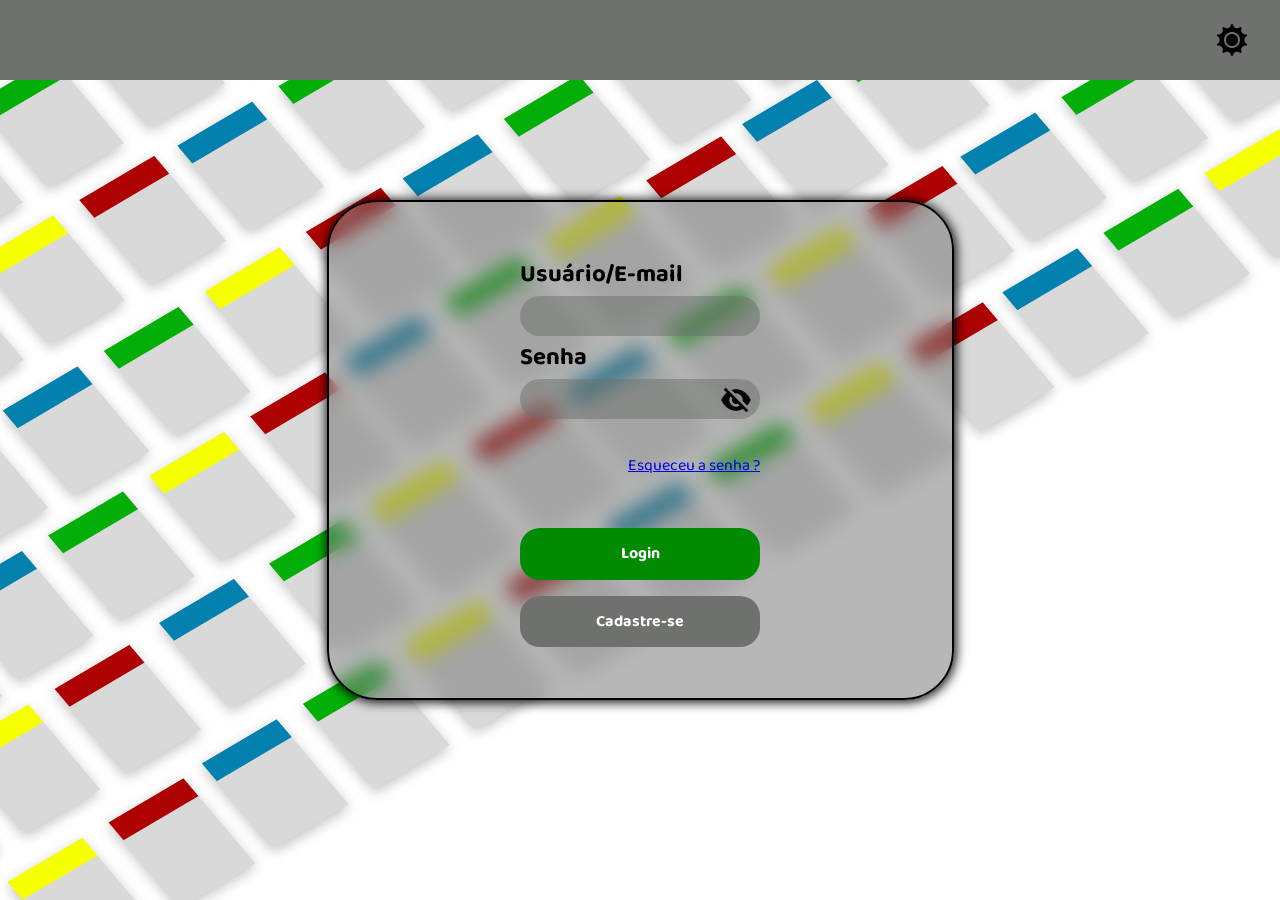
==== index.html @ e5c602af "Defini a página inicial do projeto" ====
<!DOCTYPE html>
<html lang="pt-BR">

<head>
    <meta charset="UTF-8">
    <meta name="viewport" content="width=device-width, initial-scale=1.0">
    <title>Login</title>
    <link rel="stylesheet" href="./style/login.css">
</head>

        <!-- Login -->
<body>
    <div class="header-cinza"><img src="style/img/lua.png" alt="Imagem Lua"></div>

        <form>
            <div>

            <div class="input-dados">
                <label for="input-user">Usuário/E-mail</label>
                <input id="input-user" type="text" name="input-user">
            </div>

            <div class="input-dados">
                <label for="input-senha">Senha</label>
                    <input id="input-senha" type="text" name="input-senha">
                    <img src="style/img/ocultar-senha-preto.png" alt="" id="icone-senha">

                <div class="div-caixa-senha">
                    <a href="#">Esqueceu a senha ?</a>
                </div>
            </div>

            <div class="div-buttons">
                <button class="button login">Login</button>
                <button class="button cadastro">Cadastre-se</button>
            </div>
            
            </div>
        </form>
</body>


</html>

<!-- Signed by Developer Matthew, Nicolas Ferreira Cândido -->
---- style/login.css ----
@import url('https://fonts.googleapis.com/css2?family=Baloo+Paaji+2:wght@400..800&display=swap');


:root {
    --bg-01: #ffff;
    --btn-01: #008B00;
    --btn-02: #6F716F;
    --border: #000;
    --txt-color: #fff;
}

* {
    font-family: "Baloo Paaji 2", sans-serif;
    margin: 0;
    padding: 0;
    box-sizing: border-box;
}

body {
    height: 100vh;
    display: flex;
    justify-content: center;
    align-items: center;
    /* background: url("img/Group\ 23.svg"); */
    background-image: url("img/fundo_novo_oficial.png");
    background-repeat: no-repeat;
    background-position: end;
    background-size: cover;
}

.header-cinza {
    background-color: var(--btn-02);
    width: 100%;
    height: 80px;
    position: fixed;
    top: 0;
    display: flex;
    justify-content: end;
    align-items: center;
}

.header-cinza img {
    margin-right: 2rem;
}

form {
    background-color: rgba(111, 113, 111, 50%);
    backdrop-filter: blur(10px);
    border: 2px solid var(--border);
    box-shadow: 1px 1px 12px 1px var(--border);
    width: 627px;
    height: 500px;
    border-radius: 50px;
    display: flex;
    justify-content: center;
    align-items: center;
}

.input-dados {
    display: flex;
    flex-direction: column;
}

.input-dados > label {
    font-size: 1.5rem;
    font-weight: bold;
}

.input-dados > input {
    display: inline-block;
    padding: 1rem;
    width: 15rem;
    height: 2.5rem;
    border-radius: 10rem;
    border: none;
    outline: none;
    background-color: rgba(111, 113, 111, .5);
}

#icone-senha {
    width: 32px;
    position: relative;
    left: 200px;
    bottom: 35px;
    z-index: 20;
}

.input-dados .div-caixa-senha {
    display: flex;
    justify-content: end;
    align-items: center;
    gap: .5rem;
}

button {
    border: 1px none transparent;
    padding: .7rem;
    border-radius: 20px;
    background-color: var(--btn-02);
    color: var(--txt-color);
    font-size: 1rem;
    font-weight: bold;
    letter-spacing: px;
}

.login {
    background-color: var(--btn-01);
}

.div-buttons {
    margin-top: 3rem;
    display: flex;
    flex-direction: column;
    gap: 1rem;
}
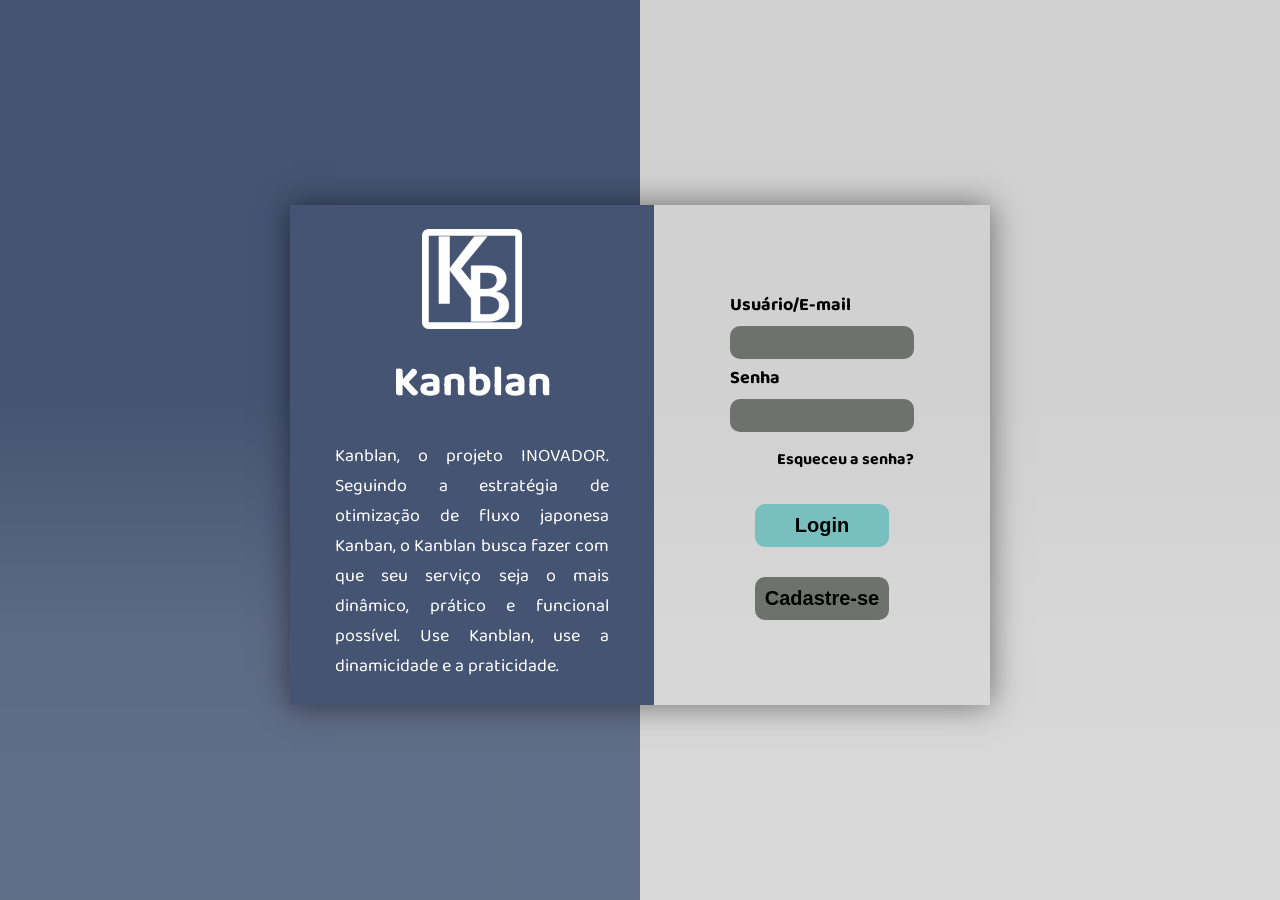
==== commit e79829ff: "atualizando responsividade" ====
--- a/index.html
+++ b/index.html
@@ -1,46 +1,39 @@
 <!DOCTYPE html>
 <html lang="pt-BR">
-
 <head>
     <meta charset="UTF-8">
     <meta name="viewport" content="width=device-width, initial-scale=1.0">
-    <title>Login</title>
-    <link rel="stylesheet" href="./style/login.css">
+    <title>Login - Kanblan</title>
+    <link rel="stylesheet" href="styles/index.css">
 </head>
+<body>
+    <header>
+    </header>
+    <main>
+        <div id="menu-login">
+            <div class="info-site">
+                <img src="resources/images/logoKB_branca.png" alt="">
+                <h1>Kanblan</h1>
+                <p>Kanblan, o projeto INOVADOR. Seguindo a estratégia de otimização de fluxo japonesa Kanban, o Kanblan busca fazer com que seu serviço seja o mais dinâmico, prático e funcional possível. Use Kanblan, use a dinamicidade e a praticidade.</p>
+            </div>
+            <div class="login-site">
+                <form action="login-form">
+                    <label for="username">Usuário/E-mail</label>
+                    <input type="text" id="username" name="username">
 
-        <!-- Login -->
-<body>
-    <div class="header-cinza"><img src="style/img/lua.png" alt="Imagem Lua"></div>
-
-        <form>
-            <div>
-
-            <div class="input-dados">
-                <label for="input-user">Usuário/E-mail</label>
-                <input id="input-user" type="text" name="input-user">
-            </div>
-
-            <div class="input-dados">
-                <label for="input-senha">Senha</label>
-                    <input id="input-senha" type="text" name="input-senha">
-                    <img src="style/img/ocultar-senha-preto.png" alt="" id="icone-senha">
-
-                <div class="div-caixa-senha">
-                    <a href="#">Esqueceu a senha ?</a>
+                    <label for="password">Senha</label>
+                    <input type="password" name="password" id="password">
+                    
+                    <div class="forgot-password">
+                        <a href="">Esqueceu a senha?</a>
+                    </div>
+                </form>
+                <div class="form-buttons">
+                    <button id="btn-login">Login</button>
+                    <button id="btn-register">Cadastre-se</button>
                 </div>
             </div>
-
-            <div class="div-buttons">
-                <button class="button login">Login</button>
-                <button class="button cadastro">Cadastre-se</button>
-            </div>
-            
-            </div>
-        </form>
+        </div>
+    </main>
 </body>
-
-
-</html>
-
-<!-- Signed by Developer Matthew, Nicolas Ferreira Cândido -->
-
+</html>
--- a/styles/index.css
+++ b/styles/index.css
@@ -0,0 +1,233 @@
+@import url('https://fonts.googleapis.com/css2?family=Baloo+Bhaijaan+2:wght@400..800&display=swap');
+
+* {
+    margin: 0;
+    padding: 0;
+    box-sizing: border-box;
+}
+
+html,
+body {
+    min-height: 100svh;
+}
+
+body {
+    display: flex;
+    flex-direction: column;
+    background:
+        linear-gradient(to bottom, transparent 44%, #ffffff20 70%, #ffffff25 84%, #ffffff25 100%),
+        linear-gradient(to right, #455473 0%, #455473 50%, #D1D1D1 50%, #D1D1D1 100%);
+}
+
+button {
+    border: none;
+    background: none;
+}
+
+header {
+    display: flex;
+    justify-content: flex-end;
+    height: 90px;
+}
+
+main {
+    display: flex;
+    justify-content: center;
+    align-items: center;
+    flex: 1;
+}
+
+#toggle-theme {
+    padding: 20px;
+}
+
+#menu-login {
+    font-family: "Baloo Bhaijaan 2", sans-serif;
+    display: flex;
+    width: 900px;
+    height: 600px;
+    transform: translateY(-40px);
+
+    box-shadow: 0px 0px 30px rgba(0, 0, 0, 0.5);
+}
+
+.info-site img {
+    width: 100px;
+}
+
+.info-site p {
+    padding: 0 50px 0 50px;
+    font-size: 21px;
+}
+
+.info-site h1 {
+    font-size: 48px;
+}
+
+.info-site {
+    display: flex;
+    flex-direction: column;
+    align-items: center;
+    justify-content: center;
+    gap: 20px;
+    width: 52%;
+    background-color: #455473;
+    color: white;
+    text-align: justify;
+}
+
+.login-site {
+    display: flex;
+    flex-direction: column;
+    justify-content: center;
+    align-items: center;
+    width: 48%;
+}
+
+.login-site form {
+    display: flex;
+    flex-direction: column;
+    width: 55%;
+    gap: 5px;
+}
+
+.login-site form label {
+    display: flex;
+    flex-direction: column;
+    font-size: 21px;
+    font-weight: bold;
+    width: 100%;
+}
+
+.login-site form input {
+    height: 33px;
+    background-color: #6F716F;
+    border-radius: 10px;
+    border: none;
+}
+
+.form-buttons {
+    display: flex;
+    flex-direction: column;
+    gap: 40px;
+}
+
+.forgot-password {
+    display: flex;
+    justify-content: flex-end;
+}
+
+.forgot-password a {
+    color: black;
+    text-decoration: none;
+    font-size: 20px;
+    font-weight: bold;
+    padding: 5px 0 30px;
+}
+
+.form-buttons #btn-login {
+    background-color: #7ABFBF;
+    font-size: 25px;
+    font-weight: bold;
+    padding: 10px;
+    border-radius: 10px;
+}
+
+.form-buttons #btn-register {
+    background-color: #6F716F;
+    font-size: 25px;
+    font-weight: bold;
+    padding: 10px;
+    border-radius: 10px;
+}
+
+@media only screen and (min-width: 1080px) {
+    #menu-login {
+        width: 700px;
+        height: 500px;
+    }
+
+    .info-site p {
+        padding: 0 45px 0 45px;
+        font-size: 18px;
+    }
+
+    .info-site h1 {
+        font-size: 43px;
+    }
+
+    .login-site form label {
+        font-size: 18px;
+    }
+
+    .form-buttons #btn-login {
+        font-size: 20px;
+    }
+
+    .form-buttons #btn-register {
+        font-size: 20px;
+    }
+
+    .forgot-password a {
+        font-size: 16px;
+        padding: 10px 0 30px;
+    }
+
+    .form-buttons {
+        gap: 30px;
+    }
+}
+
+@media (max-width: 768px) {
+    #menu-login {
+        display: flex;
+        flex-direction: column;
+        width: 400px;
+        height: 950px;
+        margin-bottom: 60px;
+        box-shadow: 0px 0px 40px rgba(0, 0, 0, 0.5);
+    }
+
+    .info-site {
+        display: flex;
+        flex-direction: column;
+        align-items: center;
+        justify-content: center;
+        gap: 20px;
+        width: 100%;
+        background-color: #455473;
+        color: white;
+        text-align: justify;
+    }
+
+    .login-site {
+        width: 100%;
+        background-color: #D1D1D1;
+    }
+
+    .login-site form label {
+        padding-top: 30px
+    }
+
+    .info-site p {
+        padding-bottom: 30px;
+        font-size: 18px;
+    }
+
+    .info-site img {
+        width: 90px;
+        padding-top: 50px;
+    }
+
+    .form-buttons {
+        padding-bottom: 50px;
+    }
+
+    .info-site h1 {
+        font-size: 38px;
+    }
+
+    .form-buttons {
+        gap: 30px;
+    }
+}
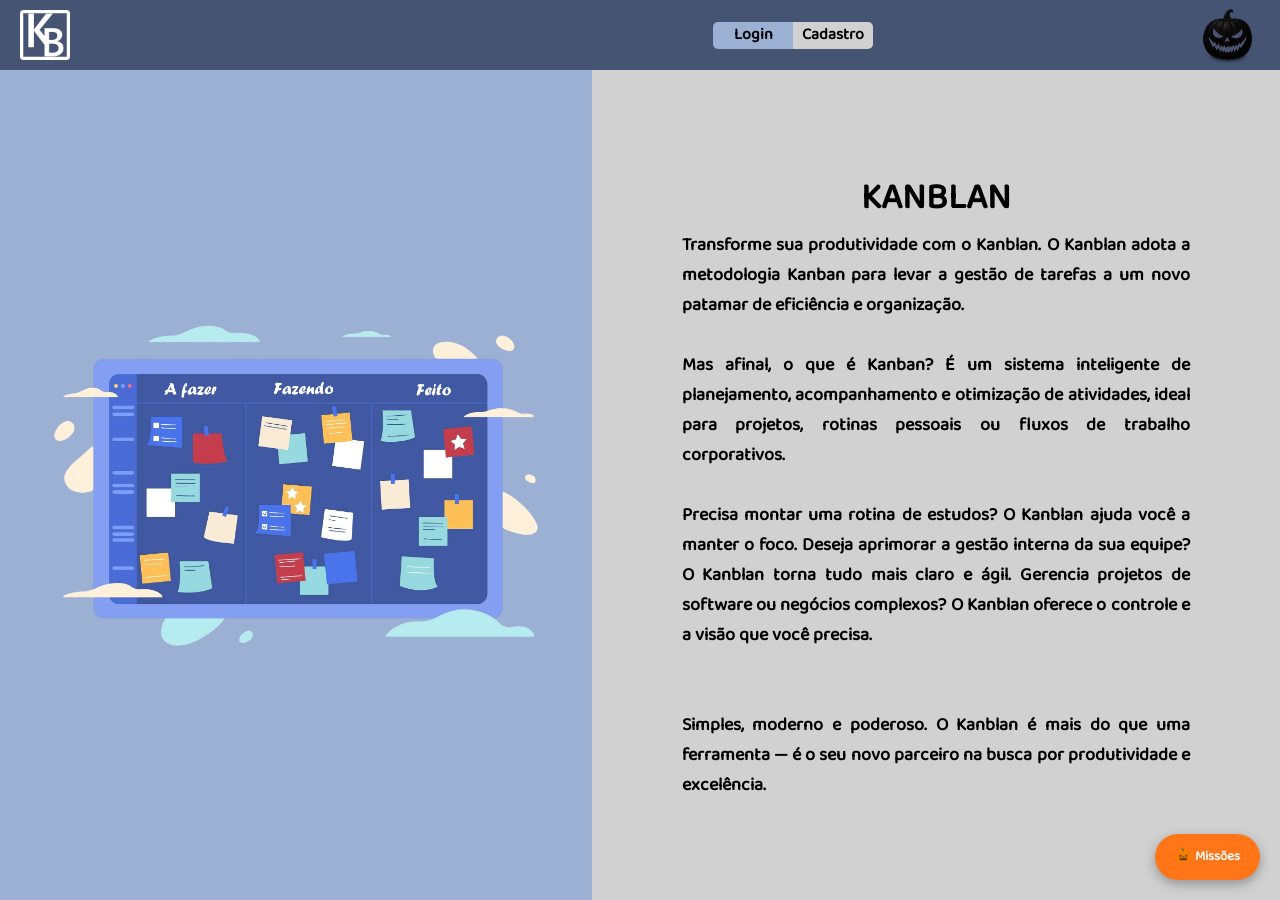
==== commit a61f5dbf: "EPA RELEASE Versão final para o EPA" ====
--- a/index.html
+++ b/index.html
@@ -1,39 +1,105 @@
-<!DOCTYPE html>
-<html lang="pt-BR">
-<head>
-    <meta charset="UTF-8">
-    <meta name="viewport" content="width=device-width, initial-scale=1.0">
-    <title>Login - Kanblan</title>
-    <link rel="stylesheet" href="styles/index.css">
-</head>
-<body>
-    <header>
-    </header>
-    <main>
-        <div id="menu-login">
-            <div class="info-site">
-                <img src="resources/images/logoKB_branca.png" alt="">
-                <h1>Kanblan</h1>
-                <p>Kanblan, o projeto INOVADOR. Seguindo a estratégia de otimização de fluxo japonesa Kanban, o Kanblan busca fazer com que seu serviço seja o mais dinâmico, prático e funcional possível. Use Kanblan, use a dinamicidade e a praticidade.</p>
-            </div>
-            <div class="login-site">
-                <form action="login-form">
-                    <label for="username">Usuário/E-mail</label>
-                    <input type="text" id="username" name="username">
-
-                    <label for="password">Senha</label>
-                    <input type="password" name="password" id="password">
-                    
-                    <div class="forgot-password">
-                        <a href="">Esqueceu a senha?</a>
-                    </div>
-                </form>
-                <div class="form-buttons">
-                    <button id="btn-login">Login</button>
-                    <button id="btn-register">Cadastre-se</button>
-                </div>
-            </div>
-        </div>
-    </main>
-</body>
+<!DOCTYPE html>
+<html lang="pt-BR">
+
+<head>
+    <meta charset="UTF-8">
+    <meta name="viewport" content="width=device-width, initial-scale=1.0">
+    <link rel="stylesheet" href="styles/global.css">
+    <link rel="stylesheet" href="styles/index.css">
+    <link rel="stylesheet" href="styles/halloween.css">
+    <script src="scripts/darkmode.js" defer></script>
+    <script src="scripts/halloween.js" defer></script>
+    <title>Homepage - KanBlan</title>
+</head>
+
+<body>
+
+    <header class="header-principal">
+        <div class="header-logo-perfil">
+            <img src="src/white-logo.svg" alt="Imagem da logo">
+        </div>
+
+        <nav>
+            <ul class="ul-buttons" style="display: none;">
+                <li>
+                    <img src="src/home-icon.svg" alt="Icone de casa">
+                    <p>Página inicial</p>
+                </li>
+                <li>
+                    <img src="src/calendar-icon.svg" alt="Icone de casa">
+                    <p>Tarefas</p>
+                </li>
+                <li>
+                    <img src="src/star-icon.svg" alt="Icone de casa">
+                    <p>Favoritos</p>
+                </li>
+            </ul>
+        </nav>
+
+        <div class="cad-log">
+            <a href="login.html">
+                <p class="login">
+                    Login
+                </p>
+            </a>
+            <a href="cadastro.html">
+                <p class="cadastro">
+                    Cadastro
+                </p>
+            </a>
+        </div>
+
+        <button id="toggle-theme" title="Modo Halloween"></button>
+
+    </header>
+    <main>
+        <div class="img-txt">
+            <div class="logo-novo">
+                <img src="src/kboard.png" alt="">
+            </div>
+            <div class="txt">
+                <h1>
+                    KANBLAN
+                </h1>
+                <p>
+                    Transforme sua produtividade com o Kanblan.
+                    O Kanblan adota a metodologia Kanban para levar a gestão de tarefas a um novo patamar de eficiência
+                    e organização.
+                    <br>
+                    <br>
+                    Mas afinal, o que é Kanban?
+                    É um sistema inteligente de planejamento, acompanhamento e otimização de atividades, ideal para
+                    projetos, rotinas pessoais ou fluxos de trabalho corporativos.
+                    <br>
+                    <br>
+                    Precisa montar uma rotina de estudos? O Kanblan ajuda você a manter o foco.
+                    Deseja aprimorar a gestão interna da sua equipe? O Kanblan torna tudo mais claro e ágil.
+                    Gerencia projetos de software ou negócios complexos? O Kanblan oferece o controle e a visão que você
+                    precisa.
+                    <br>
+                    <br>
+                    <br>
+                    Simples, moderno e poderoso.
+                    O Kanblan é mais do que uma ferramenta — é o seu novo parceiro na busca por produtividade e
+                    excelência.
+                </p>
+            </div>
+        </div>
+
+        <div class="quest-sidebar" id="questSidebar">
+            <div class="quest-header">
+                <h2>🎃 Missões de Halloween</h2>
+                <button id="toggleQuests">×</button>
+            </div>
+
+            <div class="quest-content">
+                <p id="questText">1 - Crie uma conta. Lembre-se do usuário e senha.</p>
+                <button id="nextQuest" disabled>Próxima Quest →</button>
+            </div>
+        </div>
+
+        <button class="open-quests-btn" id="openQuests">🎃 Missões</button>
+
+    </main>
+</body>
 </html>
--- a/styles/global.css
+++ b/styles/global.css
@@ -0,0 +1,61 @@
+@font-face {
+    font-family: 'DraculitoS';
+    src: url('../fonts/DraculitoS_.woff2') format('woff2');
+}
+
+@font-face {
+    font-family: 'HelpMe';
+    src: url('../fonts/HelpMe.woff2') format('woff2');
+}
+
+:root {
+    --font2: 'DraculitoS';
+    --font3: 'HelpMe';
+
+    --halloween-visibility: none;
+}
+
+[data-theme="halloween"] {
+    --halloween-visibility: block;
+}
+
+* {
+    margin: 0;
+    padding: 0;
+    box-sizing: border-box;
+    list-style: none;
+    user-select: none;
+    transition: background-color 0.1s ease;
+}
+
+#openQuests {
+  animation: pulse 2.5s infinite;
+}
+
+@keyframes pulse {
+  0%, 100% {
+    box-shadow: 0 0 0 0 rgba(255, 72, 0, 0.6);
+    transform: scale(1);
+  }
+  50% {
+    box-shadow: 0 0 10px 10px rgba(255, 255, 0, 0);
+    transform: scale(1.07);
+  }
+}
+
+#btn-dark-light {
+    margin-top: 10px;
+    width: 65px;
+    height: 65px;
+}
+
+#btn-dark-light img {
+    width: 100%;
+}
+
+.screen {
+    height: 100vh;
+    width: 100%;
+    display: flex;    
+    flex-direction: column;
+}
--- a/styles/index.css
+++ b/styles/index.css
@@ -1,233 +1,234 @@
-@import url('https://fonts.googleapis.com/css2?family=Baloo+Bhaijaan+2:wght@400..800&display=swap');
-
-* {
-    margin: 0;
-    padding: 0;
-    box-sizing: border-box;
-}
-
-html,
-body {
-    min-height: 100svh;
-}
-
-body {
-    display: flex;
-    flex-direction: column;
-    background:
-        linear-gradient(to bottom, transparent 44%, #ffffff20 70%, #ffffff25 84%, #ffffff25 100%),
-        linear-gradient(to right, #455473 0%, #455473 50%, #D1D1D1 50%, #D1D1D1 100%);
-}
-
-button {
-    border: none;
-    background: none;
-}
-
-header {
-    display: flex;
-    justify-content: flex-end;
-    height: 90px;
-}
-
-main {
-    display: flex;
-    justify-content: center;
-    align-items: center;
-    flex: 1;
-}
-
-#toggle-theme {
-    padding: 20px;
-}
-
-#menu-login {
-    font-family: "Baloo Bhaijaan 2", sans-serif;
-    display: flex;
-    width: 900px;
-    height: 600px;
-    transform: translateY(-40px);
-
-    box-shadow: 0px 0px 30px rgba(0, 0, 0, 0.5);
-}
-
-.info-site img {
-    width: 100px;
-}
-
-.info-site p {
-    padding: 0 50px 0 50px;
-    font-size: 21px;
-}
-
-.info-site h1 {
-    font-size: 48px;
-}
-
-.info-site {
-    display: flex;
-    flex-direction: column;
-    align-items: center;
-    justify-content: center;
-    gap: 20px;
-    width: 52%;
-    background-color: #455473;
-    color: white;
-    text-align: justify;
-}
-
-.login-site {
-    display: flex;
-    flex-direction: column;
-    justify-content: center;
-    align-items: center;
-    width: 48%;
-}
-
-.login-site form {
-    display: flex;
-    flex-direction: column;
-    width: 55%;
-    gap: 5px;
-}
-
-.login-site form label {
-    display: flex;
-    flex-direction: column;
-    font-size: 21px;
-    font-weight: bold;
-    width: 100%;
-}
-
-.login-site form input {
-    height: 33px;
-    background-color: #6F716F;
-    border-radius: 10px;
-    border: none;
-}
-
-.form-buttons {
-    display: flex;
-    flex-direction: column;
-    gap: 40px;
-}
-
-.forgot-password {
-    display: flex;
-    justify-content: flex-end;
-}
-
-.forgot-password a {
-    color: black;
-    text-decoration: none;
-    font-size: 20px;
-    font-weight: bold;
-    padding: 5px 0 30px;
-}
-
-.form-buttons #btn-login {
-    background-color: #7ABFBF;
-    font-size: 25px;
-    font-weight: bold;
-    padding: 10px;
-    border-radius: 10px;
-}
-
-.form-buttons #btn-register {
-    background-color: #6F716F;
-    font-size: 25px;
-    font-weight: bold;
-    padding: 10px;
-    border-radius: 10px;
-}
-
-@media only screen and (min-width: 1080px) {
-    #menu-login {
-        width: 700px;
-        height: 500px;
-    }
-
-    .info-site p {
-        padding: 0 45px 0 45px;
-        font-size: 18px;
-    }
-
-    .info-site h1 {
-        font-size: 43px;
-    }
-
-    .login-site form label {
-        font-size: 18px;
-    }
-
-    .form-buttons #btn-login {
-        font-size: 20px;
-    }
-
-    .form-buttons #btn-register {
-        font-size: 20px;
-    }
-
-    .forgot-password a {
-        font-size: 16px;
-        padding: 10px 0 30px;
-    }
-
-    .form-buttons {
-        gap: 30px;
-    }
-}
-
-@media (max-width: 768px) {
-    #menu-login {
-        display: flex;
-        flex-direction: column;
-        width: 400px;
-        height: 950px;
-        margin-bottom: 60px;
-        box-shadow: 0px 0px 40px rgba(0, 0, 0, 0.5);
-    }
-
-    .info-site {
-        display: flex;
-        flex-direction: column;
-        align-items: center;
-        justify-content: center;
-        gap: 20px;
-        width: 100%;
-        background-color: #455473;
-        color: white;
-        text-align: justify;
-    }
-
-    .login-site {
-        width: 100%;
-        background-color: #D1D1D1;
-    }
-
-    .login-site form label {
-        padding-top: 30px
-    }
-
-    .info-site p {
-        padding-bottom: 30px;
-        font-size: 18px;
-    }
-
-    .info-site img {
-        width: 90px;
-        padding-top: 50px;
-    }
-
-    .form-buttons {
-        padding-bottom: 50px;
-    }
-
-    .info-site h1 {
-        font-size: 38px;
-    }
-
-    .form-buttons {
-        gap: 30px;
-    }
+@font-face {
+    font-family: 'JejuHallasan';
+    src: url('../fonts/JejuHallasan-Regular.woff2') format('woff2');
+}
+
+@font-face {
+    font-family: 'BalooBhaijaan2';
+    src: url('../fonts/BalooBhaijaan2-Regular.woff2') format('woff2'); 
+}
+
+:root {
+    --primary: #fff;
+    --secundary: #000;
+    --tertiary: #455473;
+    --quaternary: #9CB0D3;
+    --quinary: #D1D1D1;
+    --senary: #C44B4B;
+    --septenary: #E1B84B;
+    --octonary: #5BA47A;
+
+    --login-button: #9CB0D3;
+
+    --register-button: #D1D1D1;
+    --register-button-text: #000;
+
+    --texto-preto: #000;
+    --body-bg-txt: #D1D1D1;
+    --body-bg-img: #9CB0D3;
+
+    --font1: 'BalooBhaijaan2';
+
+    --toggle-theme-button: url('../src/halloween/jackoff.png');
+
+    --radius-01: 10px;
+    --radius-02: 20px;
+
+    --shadow-01: 1px 1px 10px rgba(0, 0, 0, 0.7);
+    --shadow-02: 1px 1px 10px rgba(69, 84, 115, 0.7);
+
+    --medida-01: .5rem;
+    --medida-02: 1rem;
+    --medida-03: 2rem;
+    --medida-04: 4rem;
+    --medida-05: 8rem;
+}
+
+[data-theme="halloween"] {
+    --login-button: #F29F05;
+
+
+    --register-button: #190035;
+    --register-button-text: #fff;
+
+    --tertiary: #730202;
+
+    --texto-preto: #F29F05;
+
+    --body-bg-txt: #0d0d0d;
+    --body-bg-img: #190035;
+
+    --font1: 'JejuHallasan';
+
+    --toggle-theme-button: url('../src/halloween/jackon.png');
+}
+
+
+
+* {
+    margin: 0;
+    padding: 0;
+    box-sizing: border-box;
+    list-style: none;
+    user-select: none;
+    font-family: var(--font1), sans-serif;
+    color: var(--primary);
+}
+
+span,
+img {
+    cursor: pointer;
+}
+
+body {
+    position: relative;
+    z-index: 1;
+    perspective: 800px;
+    overflow: hidden;
+}
+
+button {
+    border: none;
+    background: none;
+}
+
+a {
+    text-decoration: none;
+}
+
+
+/* Header */
+
+
+.header-principal {
+    display: flex;
+    width: 100%;
+    height: 70px;
+    justify-content: space-between;
+    align-items: center;
+    background-color: var(--tertiary);
+    padding: 20px;
+}
+
+.header-logo-perfil {
+    width: 50px;
+    height: 50px;
+}
+
+.header-logo-perfil img {
+    width: 100%;
+}
+
+#toggle-theme {
+    width: 65px;
+    height: 65px;
+    background-image: var(--toggle-theme-button);
+    background-size: contain;
+    cursor: pointer;
+    transition: background-image 0.3s ease;
+}
+
+nav .ul-buttons {
+    display: flex;
+    justify-content: center;
+    gap: 2rem;
+}
+
+.ul-buttons li {
+    display: flex;
+    align-items: center;
+    gap: .5rem;
+}
+
+.ul-buttons li p {
+    color: var(--primary);
+    font-weight: bold;
+    cursor: pointer;
+}
+
+header .cad-log p {
+    display: flex;
+    color: #000;
+    font-weight: bold;
+    cursor: pointer;
+}
+
+header .cad-log {
+    display: flex;
+    flex-direction: row;
+}
+
+header .cad-log .login {
+    width: 80px;
+    border-top-left-radius: 5px;
+    border-bottom-left-radius: 5px;
+    display: flex;
+    justify-content: center;
+    background-color: var(--login-button);
+}
+
+header .cad-log .cadastro {
+    border-top-right-radius: 5px;
+    border-bottom-right-radius: 5px;
+    width: 80px;
+    display: flex;
+    justify-content: center;
+    background-color: var(--register-button);
+    color: var(--register-button-text);
+}
+
+/* Main */
+
+main {
+    min-height: calc(100vh - 70px);
+    display: flex;
+}
+
+
+main .txt {
+    font-size: 18px;
+    font-weight: bold;
+    background-color: var(--body-bg-txt);
+    display: flex;
+    height: 100%;
+    width: 100%;
+    justify-content: center;
+    align-items: center;
+    flex-direction: column;
+    text-align: justify;
+    padding: 90px;
+    color: var(--texto-preto);
+}
+
+.txt h1, p {
+    color: inherit;
+}
+
+.logo-novo img {
+    width: 90%;
+    display: flex;
+
+}
+
+main .logo-novo {
+    background-color: var(--body-bg-img);
+    height: 100%;
+    width: 100%;
+    margin: auto;
+    padding: 0px;
+    display: flex;
+    justify-content: center;
+    align-items: center;
+
+}
+
+main .img-txt {
+    display: flex;
+    flex-direction: row;
+    justify-content: center;
+    align-items: center;
+}
+
+main .logo-novo img{
+     cursor: unset;
 }
--- a/styles/halloween.css
+++ b/styles/halloween.css
@@ -0,0 +1,82 @@
+.open-quests-btn {
+  position: fixed;
+  right: 20px;
+  bottom: 20px;
+  background: #ff7518;
+  color: #fff;
+  border: none;
+  border-radius: 50px;
+  padding: 12px 20px;
+  font-weight: bold;
+  cursor: pointer;
+  box-shadow: 0 4px 12px rgba(0,0,0,0.3);
+  transition: all 0.3s ease;
+}
+.open-quests-btn:hover {
+  background: #ff914d;
+  transform: scale(1.05);
+}
+
+.quest-sidebar {
+  position: fixed;
+  right: -320px;
+  top: 20vh;
+  width: 300px;
+  height: 50vh;
+  background: #1e1e1e;
+  color: #fff;
+  box-shadow: -3px 0 10px rgba(0,0,0,0.5);
+  padding: 20px;
+  transition: right 0.4s ease;
+  display: flex;
+  flex-direction: column;
+  justify-content: space-between;
+  z-index: 1000;
+  border-radius: 10px;
+}
+.quest-sidebar.active {
+  right: 10px;
+}
+
+.quest-header {
+  display: flex;
+  justify-content: space-between;
+  align-items: center;
+}
+.quest-header h2 {
+    color: #fff;
+  font-size: 1.2em;
+  margin: 0;
+}
+.quest-header button {
+  background: none;
+  border: none;
+  color: #fff;
+  font-size: 1.5em;
+  cursor: pointer;
+}
+
+.quest-content p {
+color: #fff;
+  font-size: 1em;
+  margin: 20px 0;
+  line-height: 1.4;
+}
+.quest-content button {
+  width: 100%;
+  padding: 10px;
+  border: none;
+  background: #ff7518;
+  color: #fff;
+  font-weight: bold;
+  border-radius: 8px;
+  cursor: pointer;
+  transition: all 0.3s;
+}
+.quest-content button:hover:not(:disabled) {
+  background: #ff914d;
+}
+.quest-content button:disabled {
+  background: #555;
+  cursor: not-allowed;
+}
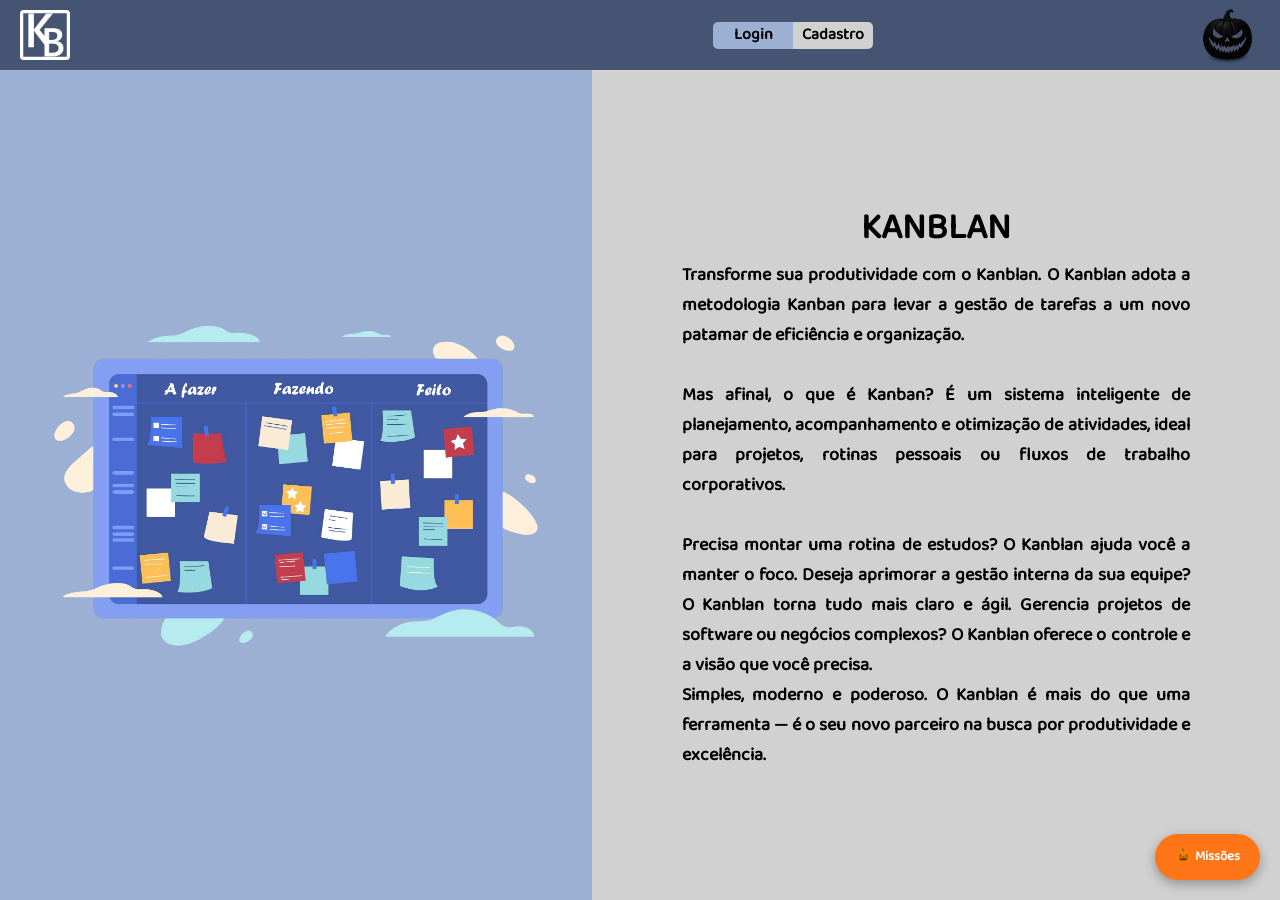
==== commit 5daa3eef: "sem br" ====
--- a/index.html
+++ b/index.html
@@ -77,8 +77,6 @@
                     Gerencia projetos de software ou negócios complexos? O Kanblan oferece o controle e a visão que você
                     precisa.
                     <br>
-                    <br>
-                    <br>
                     Simples, moderno e poderoso.
                     O Kanblan é mais do que uma ferramenta — é o seu novo parceiro na busca por produtividade e
                     excelência.
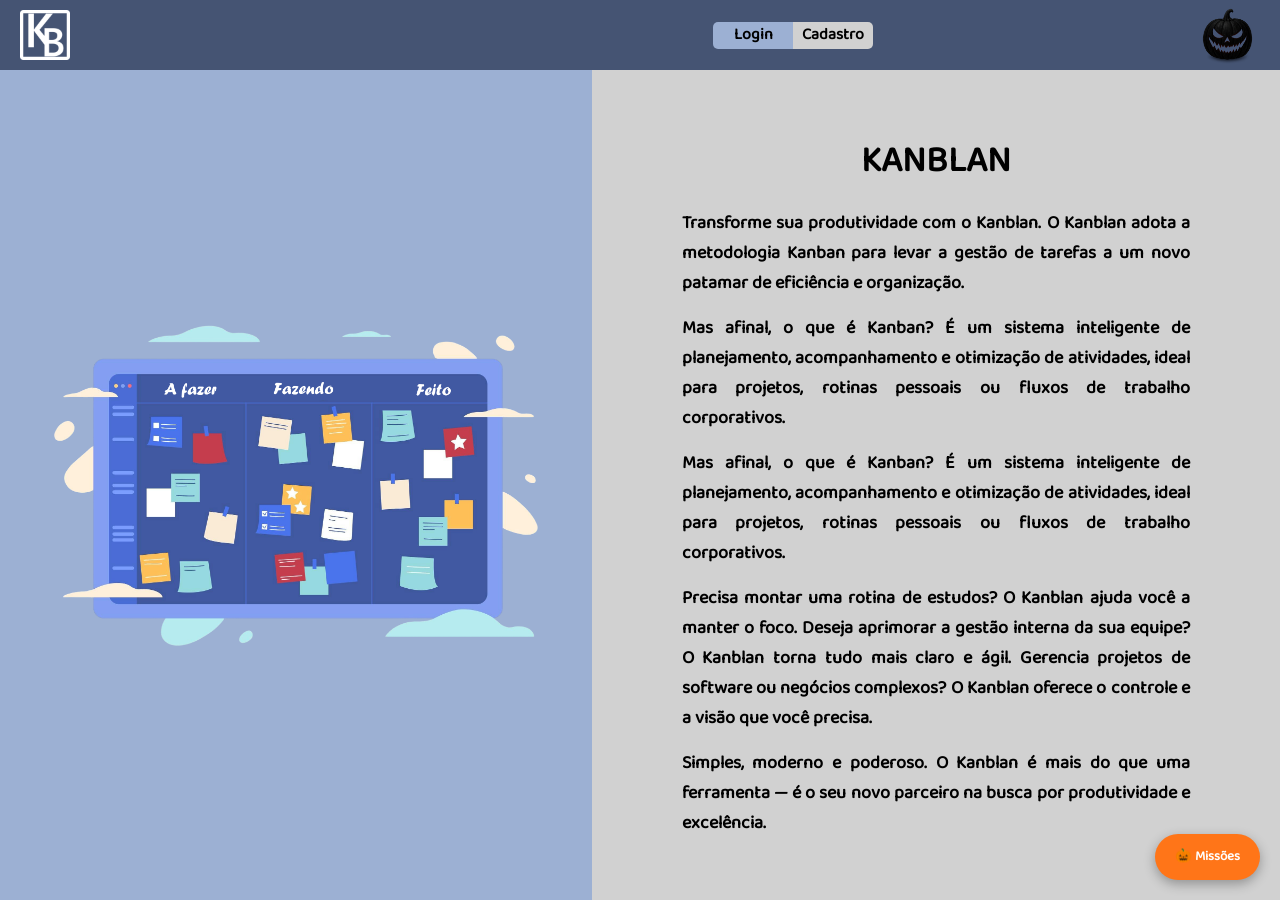
==== commit 1422a7be: "Projeto Atualizado" ====
--- a/index.html
+++ b/index.html
@@ -65,26 +65,33 @@
                     Transforme sua produtividade com o Kanblan.
                     O Kanblan adota a metodologia Kanban para levar a gestão de tarefas a um novo patamar de eficiência
                     e organização.
-                    <br>
-                    <br>
+                </p>
+                <p>
                     Mas afinal, o que é Kanban?
                     É um sistema inteligente de planejamento, acompanhamento e otimização de atividades, ideal para
                     projetos, rotinas pessoais ou fluxos de trabalho corporativos.
-                    <br>
-                    <br>
+                </p>
+                <p>
+                    Mas afinal, o que é Kanban?
+                    É um sistema inteligente de planejamento, acompanhamento e otimização de atividades, ideal para
+                    projetos, rotinas pessoais ou fluxos de trabalho corporativos.
+                </p>
+                <p>
                     Precisa montar uma rotina de estudos? O Kanblan ajuda você a manter o foco.
                     Deseja aprimorar a gestão interna da sua equipe? O Kanblan torna tudo mais claro e ágil.
                     Gerencia projetos de software ou negócios complexos? O Kanblan oferece o controle e a visão que você
                     precisa.
-                    <br>
+                </p>
+                <p>
                     Simples, moderno e poderoso.
                     O Kanblan é mais do que uma ferramenta — é o seu novo parceiro na busca por produtividade e
                     excelência.
                 </p>
             </div>
         </div>
-
-        <div class="quest-sidebar" id="questSidebar">
+    </main>
+    
+    <div class="quest-sidebar" id="questSidebar">
             <div class="quest-header">
                 <h2>🎃 Missões de Halloween</h2>
                 <button id="toggleQuests">×</button>
@@ -97,7 +104,5 @@
         </div>
 
         <button class="open-quests-btn" id="openQuests">🎃 Missões</button>
-
-    </main>
 </body>
 </html>
--- a/styles/index.css
+++ b/styles/index.css
@@ -196,8 +196,9 @@
     align-items: center;
     flex-direction: column;
     text-align: justify;
-    padding: 90px;
+    padding: 0 90px;
     color: var(--texto-preto);
+    gap: 15px;
 }
 
 .txt h1, p {
--- a/styles/halloween.css
+++ b/styles/halloween.css
@@ -1,5 +1,5 @@
 .open-quests-btn {
-  position: fixed;
+  position: fixed !important;
   right: 20px;
   bottom: 20px;
   background: #ff7518;
@@ -11,6 +11,7 @@
   cursor: pointer;
   box-shadow: 0 4px 12px rgba(0,0,0,0.3);
   transition: all 0.3s ease;
+  z-index: 2;
 }
 .open-quests-btn:hover {
   background: #ff914d;
